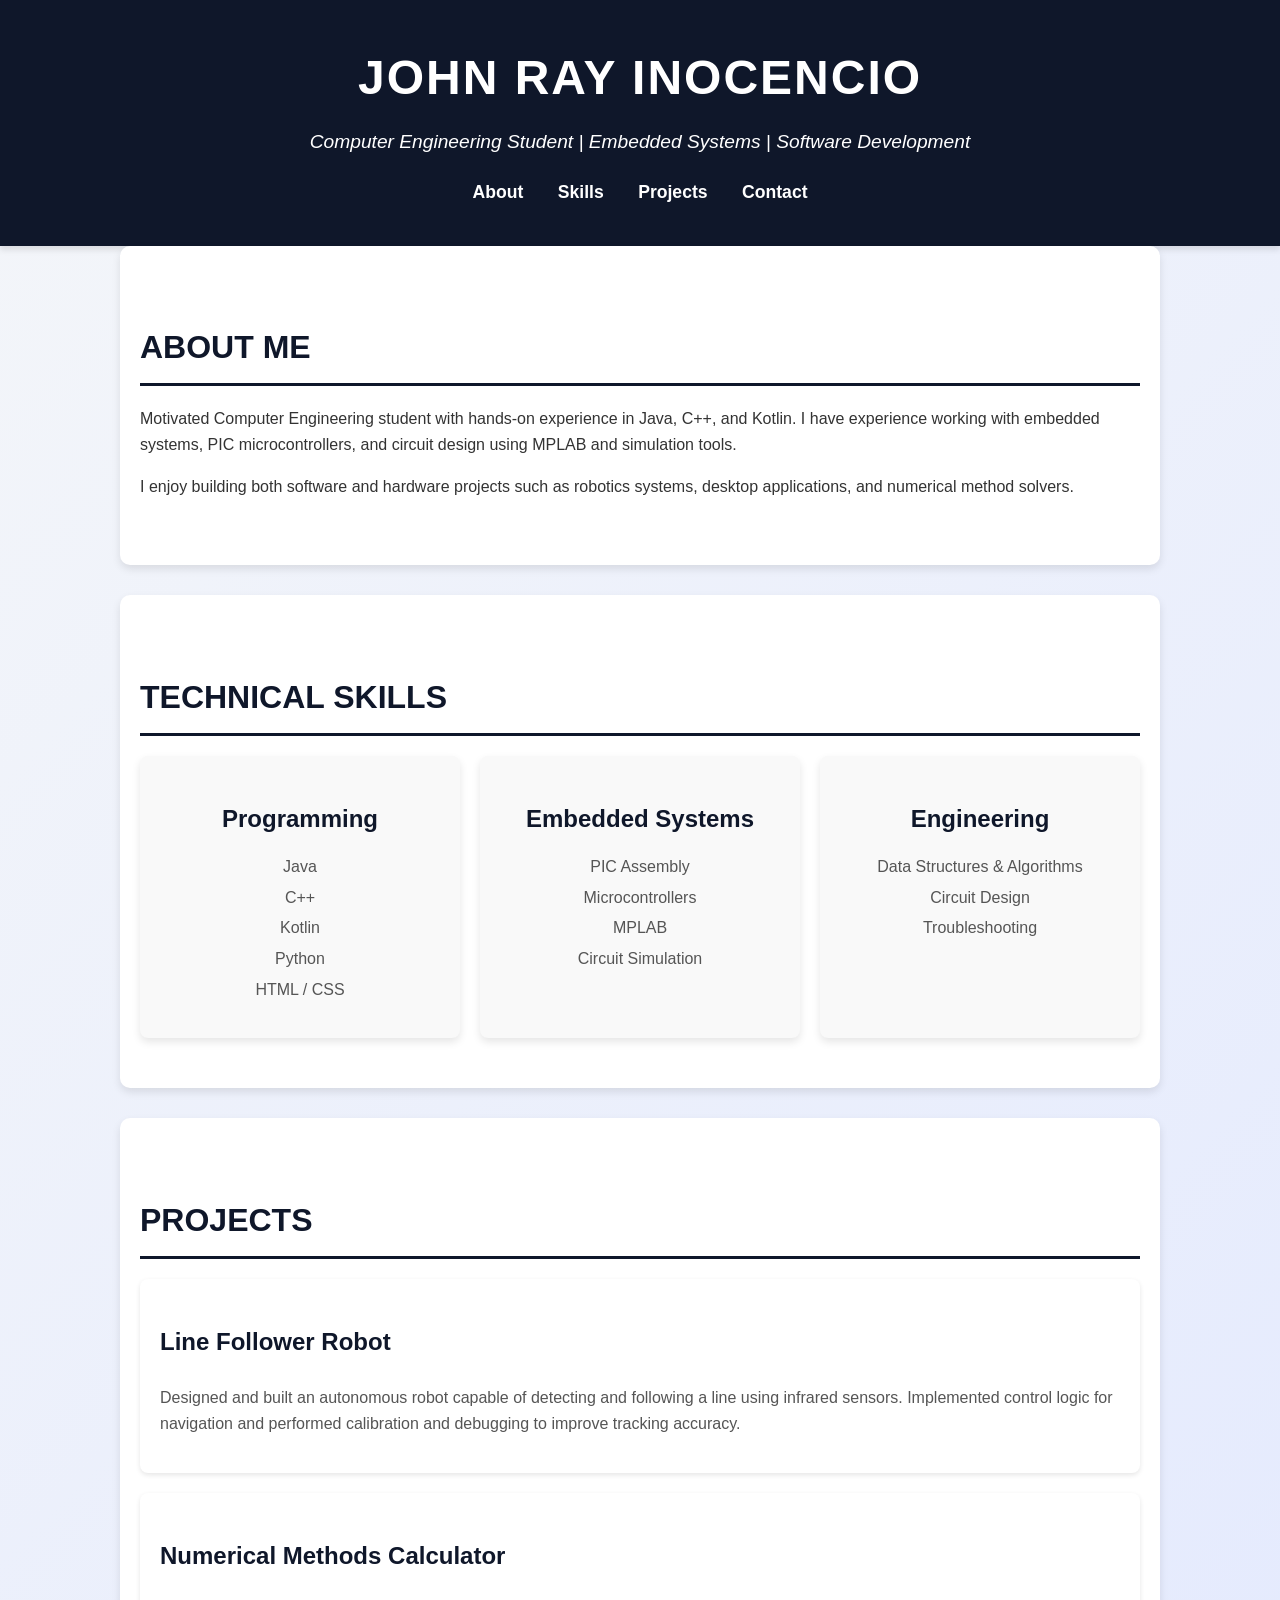
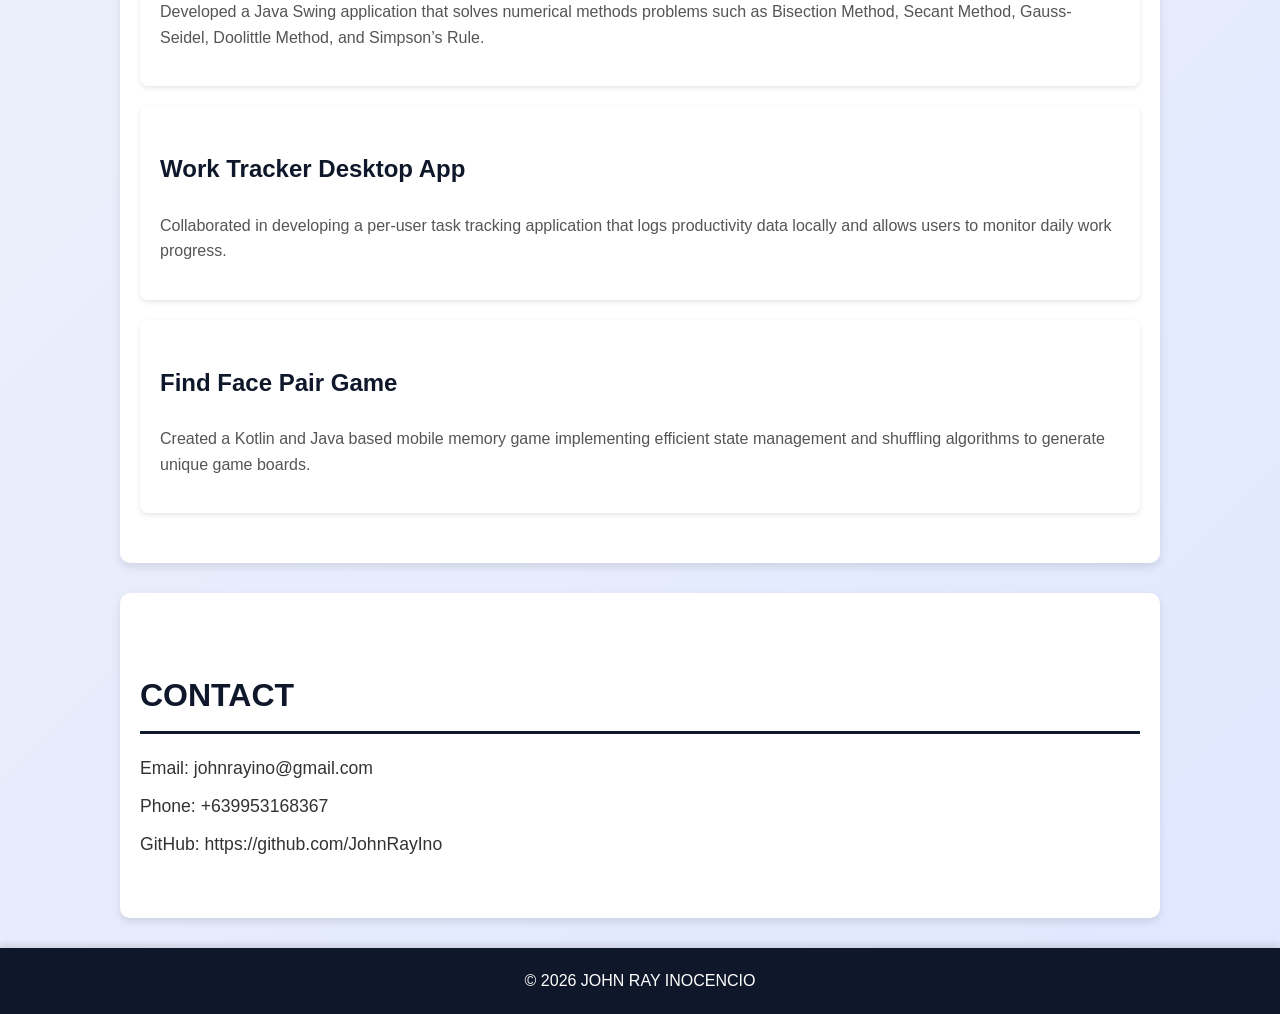
==== index.html @ 3331f3a6 "first commit" ====
<!DOCTYPE html>
<html lang="en">

<head>
<meta charset="UTF-8">
<title>JOHN RAY INOCENCIO | Portfolio</title>
<link rel="stylesheet" href="style.css">
</head>

<body>

<header>
<h1>JOHN RAY INOCENCIO</h1>
<p>Computer Engineering Student | Embedded Systems | Software Development</p>

<nav>
<a href="#about">About</a>
<a href="#skills">Skills</a>
<a href="#projects">Projects</a>
<a href="#contact">Contact</a>
</nav>
</header>


<section id="about">

<h2>About Me</h2>

<p>
Motivated Computer Engineering student with hands-on experience in Java, C++, and Kotlin. I have experience working with
embedded systems, PIC microcontrollers, and circuit design using MPLAB and simulation tools.
</p>

<p>
I enjoy building both software and hardware projects such as robotics systems, desktop applications, and numerical method solvers.
</p>

<!-- <p>
<strong>Download my resume:</strong> <a href="resume.pdf" download>Click here to download</a>
</p> -->

</section>



<section id="skills">

<h2>Technical Skills</h2>

<div class="grid">
    <div class="card">
        <h3>Programming</h3>
        <ul>
            <li>Java</li>
            <li>C++</li>
            <li>Kotlin</li>
            <li>Python</li>
            <li>HTML / CSS</li>
        </ul>
    </div>

    <div class="card">
        <h3>Embedded Systems</h3>
        <ul>
            <li>PIC Assembly</li>
            <li>Microcontrollers</li>
            <li>MPLAB</li>
            <li>Circuit Simulation</li>
        </ul>
    </div>

    <div class="card">
        <h3>Engineering</h3>
        <ul>
            <li>Data Structures & Algorithms</li>
            <li>Circuit Design</li>
            <li>Troubleshooting</li>
        </ul>
    </div>
</div>

</section>



<section id="projects">

<h2>Projects</h2>

<a href="line-follower-robot.html" class="project">
<div>
<h3>Line Follower Robot</h3>
<p>
Designed and built an autonomous robot capable of detecting and following a
line using infrared sensors. Implemented control logic for navigation and
performed calibration and debugging to improve tracking accuracy.
</p>
</div>
</a>

<a href="numerical-methods-calculator.html" class="project">
<div>
<h3>Numerical Methods Calculator</h3>
<p>
Developed a Java Swing application that solves numerical methods problems such
as Bisection Method, Secant Method, Gauss-Seidel, Doolittle Method, and
Simpson’s Rule.
</p>
</div>
</a>

<a href="work-tracker-desktop-app.html" class="project">
<div>
<h3>Work Tracker Desktop App</h3>
<p>
Collaborated in developing a per-user task tracking application that logs
productivity data locally and allows users to monitor daily work progress.
</p>
</div>
</a>

<a href="find-face-pair-game.html" class="project">
<div>
<h3>Find Face Pair Game</h3>
<p>
Created a Kotlin and Java based mobile memory game implementing efficient
state management and shuffling algorithms to generate unique game boards.
</p>
</div>
</a>

</section>



<section id="contact">

<h2>Contact</h2>

<p>Email: johnrayino@gmail.com</p>
<p>Phone: +639953168367</p>
<p>GitHub: https://github.com/JohnRayIno</p>

</section>


<footer>

<p>© 2026 JOHN RAY INOCENCIO</p>

</footer>

</body>
</html>
---- style.css ----
/* General Styles */
body {
    font-family: 'Arial', sans-serif;
    margin: 0;
    background: linear-gradient(135deg, #f4f6f9, #e0e7ff);
    color: #333;
    line-height: 1.6;
}

/* Header */
header {
    background: #0f172a;
    color: white;
    text-align: center;
    padding: 40px 20px;
    box-shadow: 0 4px 6px rgba(0, 0, 0, 0.1);
}

header h1 {
    font-size: 3rem;
    margin: 0;
    text-transform: uppercase;
    letter-spacing: 2px;
}

header p {
    font-size: 1.2rem;
    margin-top: 10px;
    font-style: italic;
}

nav {
    margin-top: 20px;
}

nav a {
    color: white;
    text-decoration: none;
    margin: 0 15px;
    font-weight: bold;
    font-size: 1.1rem;
    transition: color 0.3s;
}

nav a:hover {
    color: #38bdf8;
}

/* Sections */
section {
    max-width: 1000px;
    margin: auto;
    padding: 50px 20px;
    background: white;
    border-radius: 10px;
    box-shadow: 0 4px 8px rgba(0, 0, 0, 0.1);
    margin-bottom: 30px;
}

section h2 {
    border-bottom: 3px solid #0f172a;
    padding-bottom: 10px;
    font-size: 2rem;
    color: #0f172a;
    text-transform: uppercase;
    margin-bottom: 20px;
}

/* Skills Section */
.grid {
    display: flex;
    justify-content: space-between;
    gap: 20px;
    margin-top: 20px;
}

.card {
    background: #f9f9f9;
    padding: 20px;
    border-radius: 8px;
    box-shadow: 0 4px 8px rgba(0, 0, 0, 0.1);
    flex: 1;
    text-align: center;
    min-width: 200px;
    transition: transform 0.3s, box-shadow 0.3s;
}

.card:hover {
    transform: translateY(-5px);
    box-shadow: 0 6px 15px rgba(0, 0, 0, 0.2);
}

.card h3 {
    font-size: 1.5rem;
    color: #0f172a;
    margin-bottom: 10px;
}

.card ul {
    list-style: none;
    padding: 0;
}

.card ul li {
    margin: 5px 0;
    font-size: 1rem;
    color: #555;
}

/* Projects Section */
.project {
    background: white;
    padding: 20px;
    margin-top: 20px;
    border-radius: 8px;
    box-shadow: 0 2px 5px rgba(0, 0, 0, 0.1);
    transition: transform 0.3s, box-shadow 0.3s;
    text-decoration: none;
    color: inherit;
    display: block;
}

.project:hover {
    transform: translateY(-5px);
    box-shadow: 0 6px 15px rgba(0, 0, 0, 0.2);
}

.project h3 {
    font-size: 1.5rem;
    color: #0f172a;
}

.project p {
    font-size: 1rem;
    color: #555;
}

/* Contact Section */
#contact p {
    font-size: 1.1rem;
    margin: 10px 0;
}

#contact a {
    color: #38bdf8;
    text-decoration: none;
    font-weight: bold;
}

#contact a:hover {
    text-decoration: underline;
}

/* Footer */
footer {
    background: #0f172a;
    color: white;
    text-align: center;
    padding: 20px;
    margin-top: 30px;
    box-shadow: 0 -4px 6px rgba(0, 0, 0, 0.1);
}

footer p {
    margin: 0;
    font-size: 1rem;
}
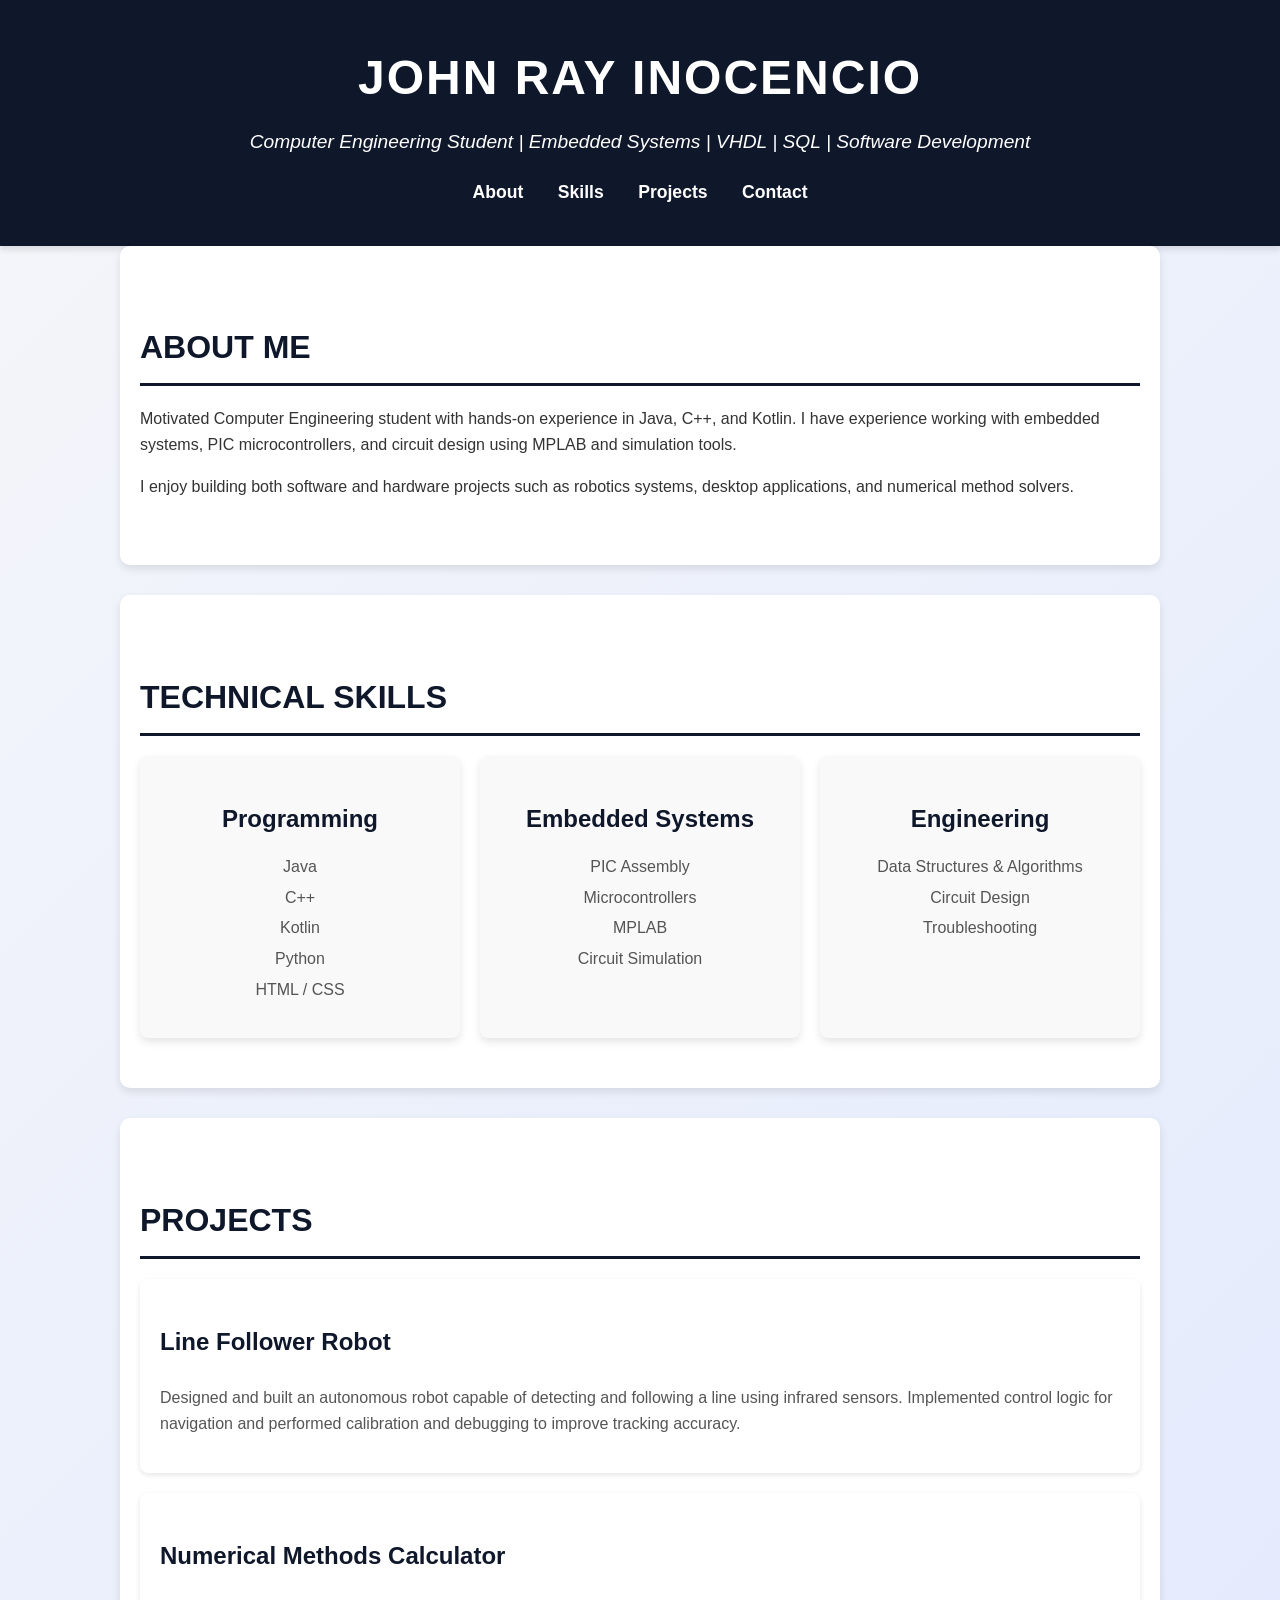
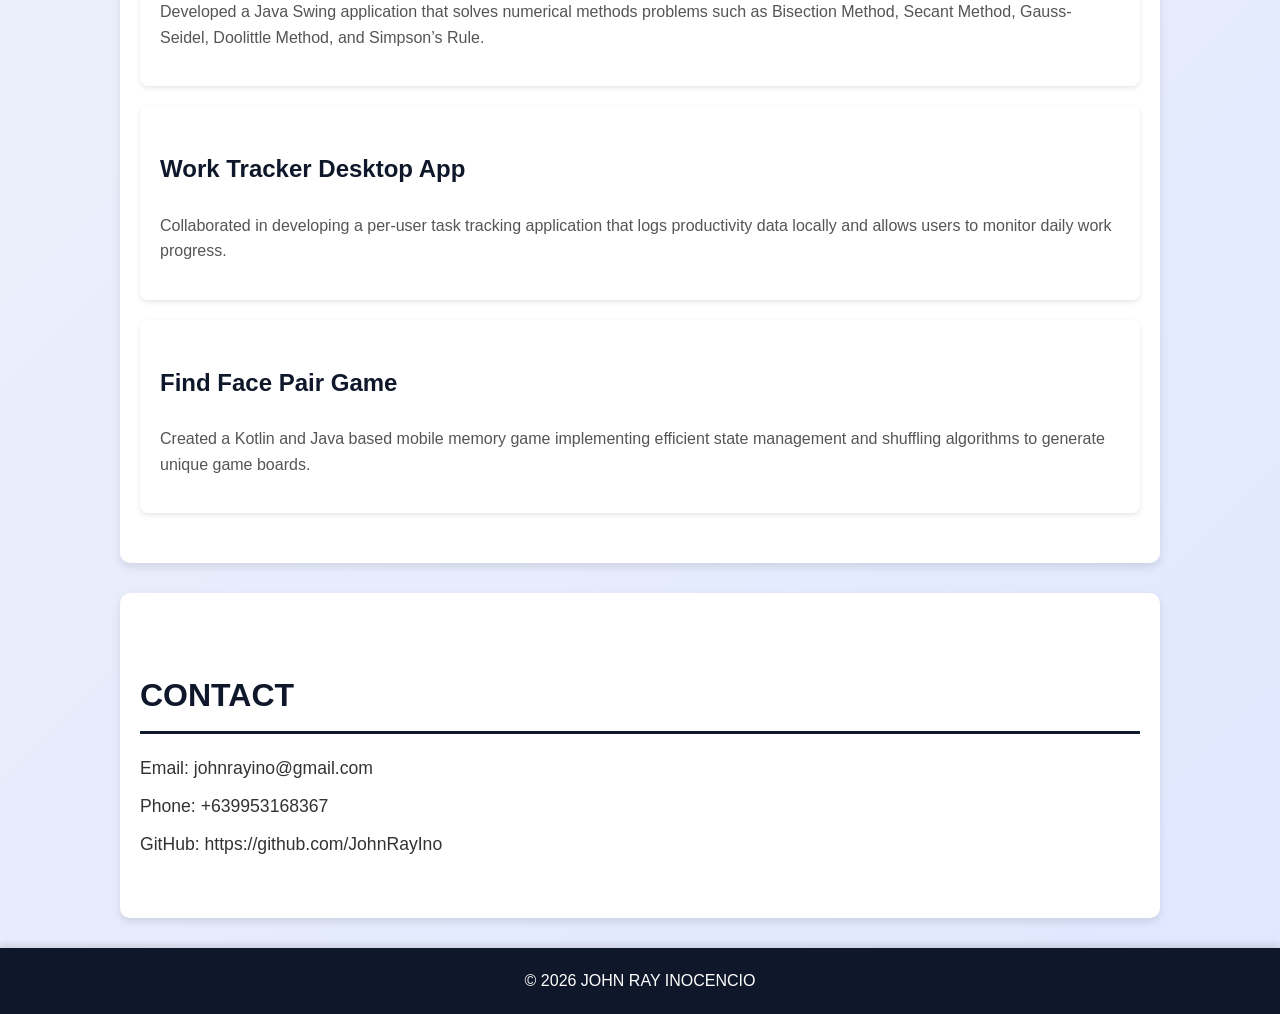
==== commit 2b147112: "small update" ====
--- a/index.html
+++ b/index.html
@@ -5,13 +5,14 @@
 <meta charset="UTF-8">
 <title>JOHN RAY INOCENCIO | Portfolio</title>
 <link rel="stylesheet" href="style.css">
+<script src="script.js"></script>
 </head>
 
 <body>
 
 <header>
 <h1>JOHN RAY INOCENCIO</h1>
-<p>Computer Engineering Student | Embedded Systems | Software Development</p>
+<p>Computer Engineering Student | Embedded Systems | VHDL | SQL | Software Development</p>
 
 <nav>
 <a href="#about">About</a>
@@ -34,10 +35,6 @@
 <p>
 I enjoy building both software and hardware projects such as robotics systems, desktop applications, and numerical method solvers.
 </p>
-
-<!-- <p>
-<strong>Download my resume:</strong> <a href="resume.pdf" download>Click here to download</a>
-</p> -->
 
 </section>
 
--- a/style.css
+++ b/style.css
@@ -164,4 +164,23 @@
 footer p {
     margin: 0;
     font-size: 1rem;
+}
+
+
+footer a {
+    display: inline-block;
+    background: var(--primary-color);
+    color: var(--white);
+    text-decoration: none;
+    padding: 12px 24px;
+    border-radius: 8px;
+    font-weight: 600;
+    transition: var(--transition);
+    box-shadow: var(--shadow);
+}
+
+footer a:hover {
+    background: var(--secondary-color);
+    transform: translateY(-3px);
+    box-shadow: 0 6px 15px rgba(0, 0, 0, 0.2);
 }
